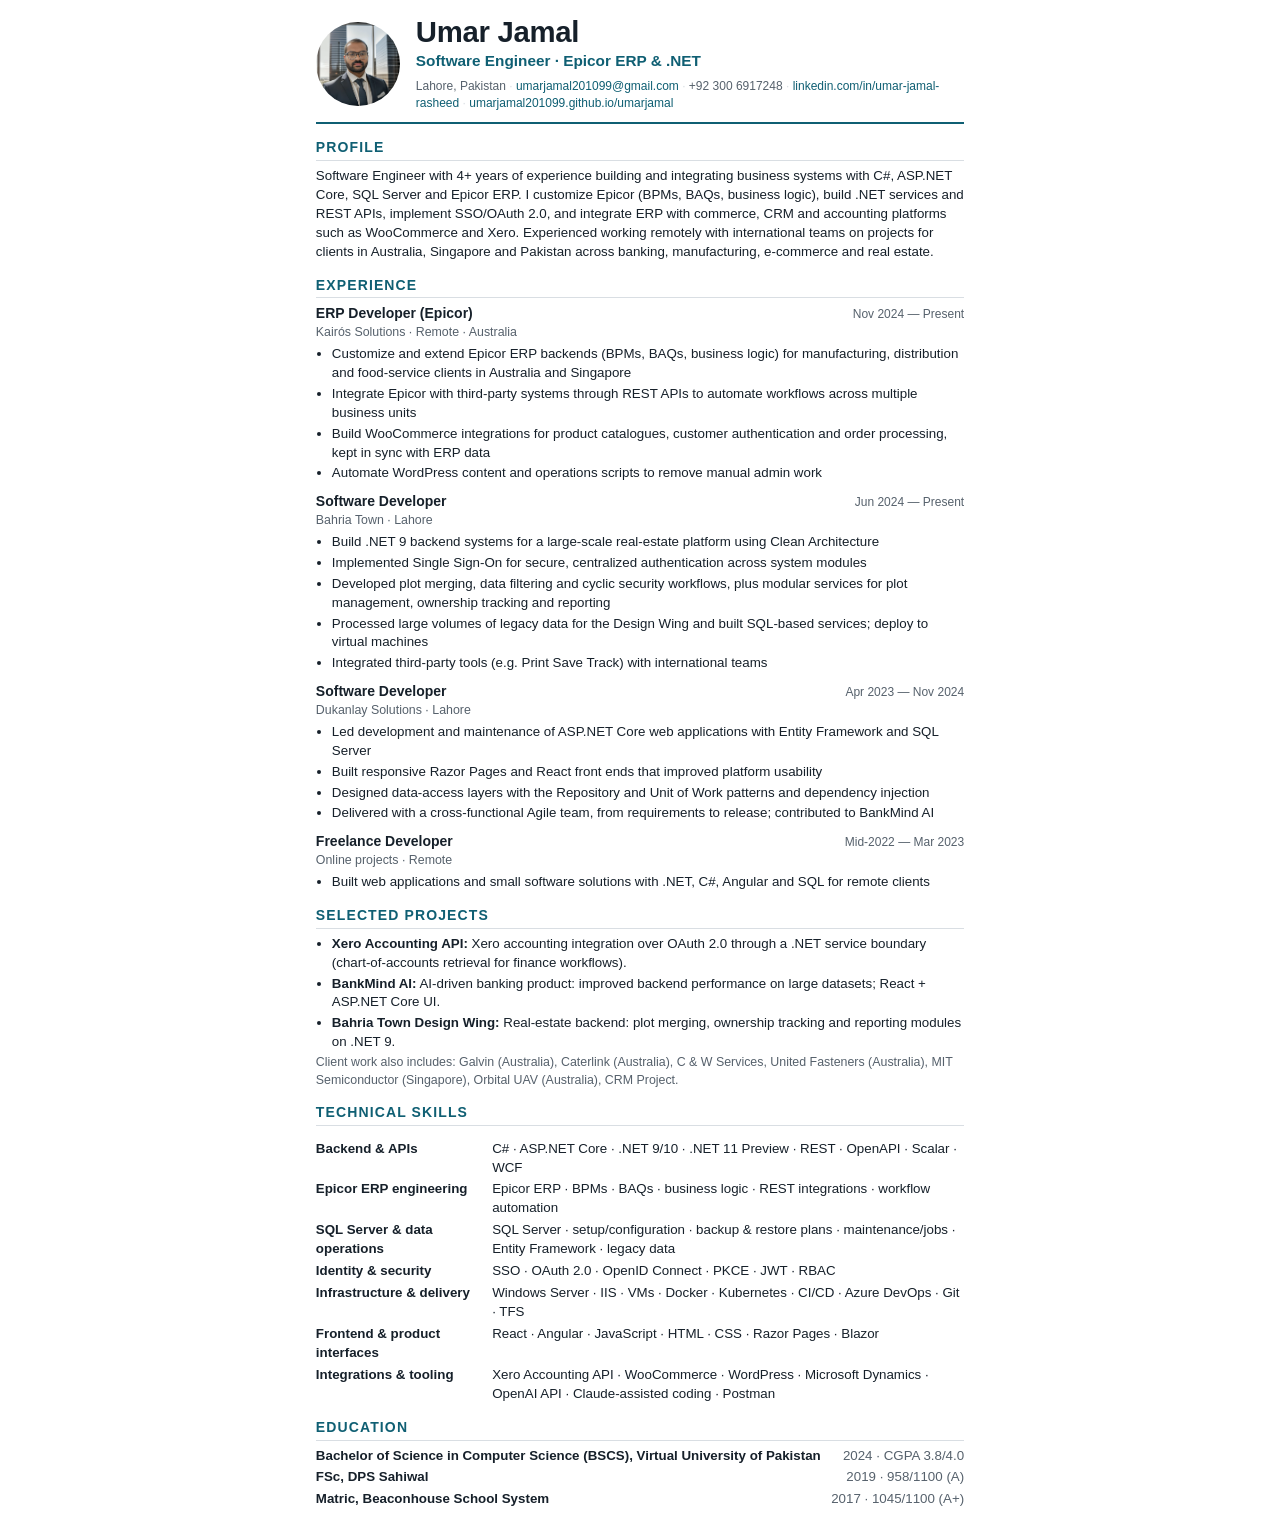
==== cv.html @ 75458aca "Sync portfolio from JobAppAutomation profile.json (one site for both URLs) Co-Authored-By: Claude Op" ====
<!DOCTYPE html>
<html lang="en">
<head>
<meta charset="utf-8"/>
<meta name="viewport" content="width=device-width, initial-scale=1"/>
<title>Umar Jamal – CV</title>
<meta name="robots" content="noindex"/>
<style>
  :root { --ink:#16202a; --muted:#56616c; --rule:#d9dee3; --accent:#0f5f73; }
  @page { size: A4; margin: 14mm 15mm 14mm 15mm; }
  * { box-sizing: border-box; }
  html { background:#fff; }
  body { margin:0 auto; max-width:180mm; padding:16px; color:var(--ink); font:10pt/1.42 "Segoe UI", "Helvetica Neue", Arial, sans-serif; background:#fff; }
  @media print { body { padding:0; max-width:none; } }
  a { color:var(--accent); text-decoration:none; }
  header { display:flex; gap:16px; align-items:center; padding-bottom:10px; border-bottom:2px solid var(--accent); }
  header img { width:84px; height:84px; border-radius:50%; object-fit:cover; flex:none; }
  h1 { margin:0; font-size:22pt; line-height:1.1; letter-spacing:-.01em; }
  .title { margin:2px 0 6px; font-size:11.5pt; color:var(--accent); font-weight:600; }
  .contact { margin:0; color:var(--muted); font-size:9pt; }
  .contact span + span::before { content:" · "; color:var(--rule); }
  h2 { margin:14px 0 6px; font-size:10.5pt; text-transform:uppercase; letter-spacing:.08em; color:var(--accent); border-bottom:1px solid var(--rule); padding-bottom:2px; }
  p { margin:0 0 6px; }
  .job { margin:0 0 9px; break-inside:avoid; }
  .job-head { display:flex; justify-content:space-between; gap:12px; align-items:baseline; }
  .job-head strong { font-size:10.5pt; }
  .job-head time { color:var(--muted); font-size:9pt; white-space:nowrap; }
  .where { color:var(--muted); font-size:9.3pt; margin:0 0 3px; }
  ul { margin:2px 0 0; padding-left:16px; }
  li { margin:0 0 2px; }
  .skills { display:grid; grid-template-columns: 44mm 1fr; gap:3px 10px; }
  .skills dt { font-weight:600; }
  .skills dd { margin:0; }
  .projects li strong { font-weight:600; }
  .clients { color:var(--muted); font-size:9.3pt; }
  .edu { display:flex; justify-content:space-between; gap:12px; margin:0 0 3px; }
  .edu span { color:var(--muted); white-space:nowrap; }
</style>
</head>
<body>
<header>
  <img src="[data-uri]" alt="Portrait of Umar Jamal"/>
  <div>
    <h1>Umar Jamal</h1>
    <p class="title">Software Engineer · Epicor ERP &amp; .NET</p>
    <p class="contact"><span>Lahore, Pakistan</span><span><a href="mailto:umarjamal201099@gmail.com">umarjamal201099@gmail.com</a></span><span>+92 300 6917248</span><span><a href="https://www.linkedin.com/in/umar-jamal-rasheed/">linkedin.com/in/umar-jamal-rasheed</a></span><span><a href="https://umarjamal201099.github.io/umarjamal/">umarjamal201099.github.io/umarjamal</a></span></p>
  </div>
</header>

<h2>Profile</h2>
<p>Software Engineer with 4+ years of experience building and integrating business systems with C#, ASP.NET Core, SQL Server and Epicor ERP. I customize Epicor (BPMs, BAQs, business logic), build .NET services and REST APIs, implement SSO/OAuth 2.0, and integrate ERP with commerce, CRM and accounting platforms such as WooCommerce and Xero. Experienced working remotely with international teams on projects for clients in Australia, Singapore and Pakistan across banking, manufacturing, e-commerce and real estate.</p>

<h2>Experience</h2>
<div class="job"><div class="job-head"><strong>ERP Developer (Epicor)</strong><time>Nov 2024 — Present</time></div><p class="where">Kairós Solutions · Remote · Australia</p><ul><li>Customize and extend Epicor ERP backends (BPMs, BAQs, business logic) for manufacturing, distribution and food-service clients in Australia and Singapore</li><li>Integrate Epicor with third-party systems through REST APIs to automate workflows across multiple business units</li><li>Build WooCommerce integrations for product catalogues, customer authentication and order processing, kept in sync with ERP data</li><li>Automate WordPress content and operations scripts to remove manual admin work</li></ul></div>
<div class="job"><div class="job-head"><strong>Software Developer</strong><time>Jun 2024 — Present</time></div><p class="where">Bahria Town · Lahore</p><ul><li>Build .NET 9 backend systems for a large-scale real-estate platform using Clean Architecture</li><li>Implemented Single Sign-On for secure, centralized authentication across system modules</li><li>Developed plot merging, data filtering and cyclic security workflows, plus modular services for plot management, ownership tracking and reporting</li><li>Processed large volumes of legacy data for the Design Wing and built SQL-based services; deploy to virtual machines</li><li>Integrated third-party tools (e.g. Print Save Track) with international teams</li></ul></div>
<div class="job"><div class="job-head"><strong>Software Developer</strong><time>Apr 2023 — Nov 2024</time></div><p class="where">Dukanlay Solutions · Lahore</p><ul><li>Led development and maintenance of ASP.NET Core web applications with Entity Framework and SQL Server</li><li>Built responsive Razor Pages and React front ends that improved platform usability</li><li>Designed data-access layers with the Repository and Unit of Work patterns and dependency injection</li><li>Delivered with a cross-functional Agile team, from requirements to release; contributed to BankMind AI</li></ul></div>
<div class="job"><div class="job-head"><strong>Freelance Developer</strong><time>Mid-2022 — Mar 2023</time></div><p class="where">Online projects · Remote</p><ul><li>Built web applications and small software solutions with .NET, C#, Angular and SQL for remote clients</li></ul></div>

<h2>Selected projects</h2>
<ul class="projects">
<li><strong>Xero Accounting API:</strong> Xero accounting integration over OAuth 2.0 through a .NET service boundary (chart-of-accounts retrieval for finance workflows).</li>
<li><strong>BankMind AI:</strong> AI-driven banking product: improved backend performance on large datasets; React + ASP.NET Core UI.</li>
<li><strong>Bahria Town Design Wing:</strong> Real-estate backend: plot merging, ownership tracking and reporting modules on .NET 9.</li>
</ul>
<p class="clients">Client work also includes: Galvin (Australia), Caterlink (Australia), C &amp; W Services, United Fasteners (Australia), MIT Semiconductor (Singapore), Orbital UAV (Australia), CRM Project.</p>

<h2>Technical skills</h2>
<dl class="skills">
<dt>Backend &amp; APIs</dt><dd>C# · ASP.NET Core · .NET 9/10 · .NET 11 Preview · REST · OpenAPI · Scalar · WCF</dd>
<dt>Epicor ERP engineering</dt><dd>Epicor ERP · BPMs · BAQs · business logic · REST integrations · workflow automation</dd>
<dt>SQL Server &amp; data operations</dt><dd>SQL Server · setup/configuration · backup &amp; restore plans · maintenance/jobs · Entity Framework · legacy data</dd>
<dt>Identity &amp; security</dt><dd>SSO · OAuth 2.0 · OpenID Connect · PKCE · JWT · RBAC</dd>
<dt>Infrastructure &amp; delivery</dt><dd>Windows Server · IIS · VMs · Docker · Kubernetes · CI/CD · Azure DevOps · Git · TFS</dd>
<dt>Frontend &amp; product interfaces</dt><dd>React · Angular · JavaScript · HTML · CSS · Razor Pages · Blazor</dd>
<dt>Integrations &amp; tooling</dt><dd>Xero Accounting API · WooCommerce · WordPress · Microsoft Dynamics · OpenAI API · Claude-assisted coding · Postman</dd>
</dl>

<h2>Education</h2>
<p class="edu"><strong>Bachelor of Science in Computer Science (BSCS), Virtual University of Pakistan</strong><span>2024 · CGPA 3.8/4.0</span></p>
<p class="edu"><strong>FSc, DPS Sahiwal</strong><span>2019 · 958/1100 (A)</span></p>
<p class="edu"><strong>Matric, Beaconhouse School System</strong><span>2017 · 1045/1100 (A+)</span></p>
</body>
</html>
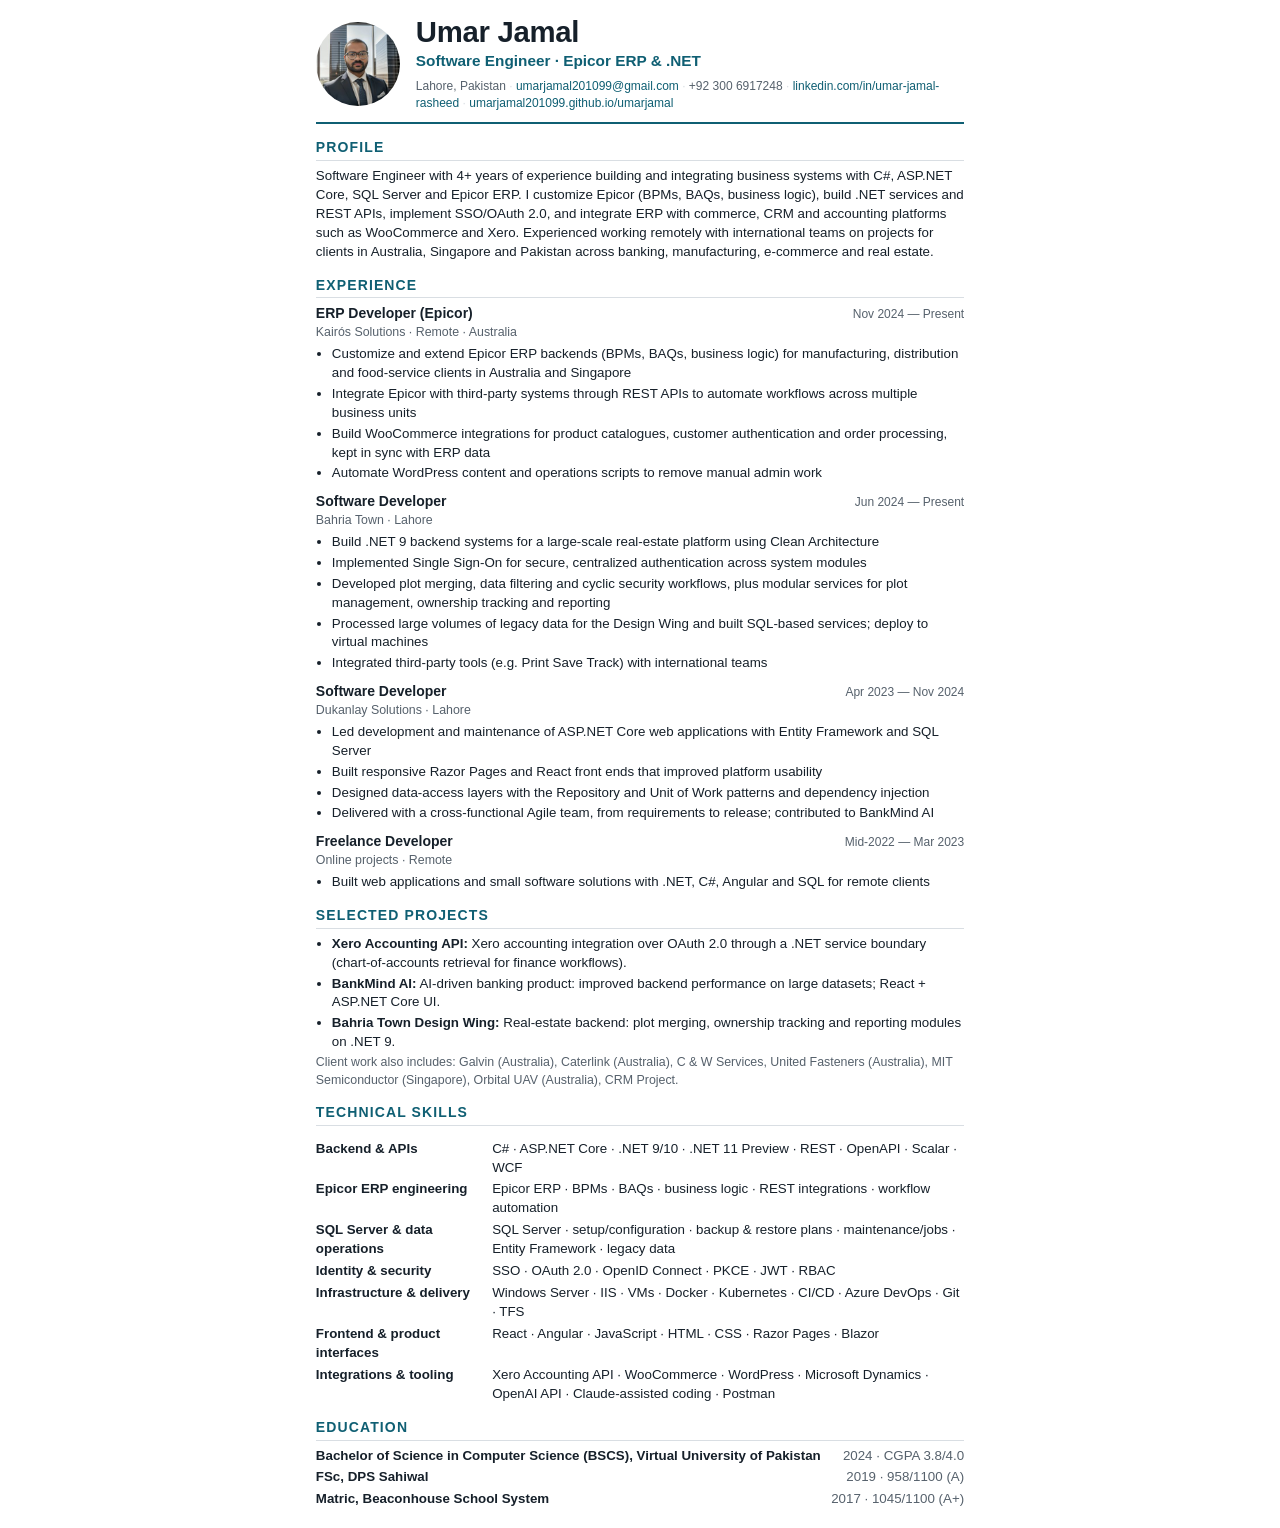
==== commit 12558da0: "Smaller CV PDF (photo downscaled) Co-Authored-By: Claude Opus 5.5 <noreply@anthropic.com>" ====
--- a/cv.html
+++ b/cv.html
@@ -39,7 +39,7 @@
 </head>
 <body>
 <header>
-  <img src="[data-uri]" alt="Portrait of Umar Jamal"/>
+  <img src="[data-uri]" alt="Portrait of Umar Jamal"/>
   <div>
     <h1>Umar Jamal</h1>
     <p class="title">Software Engineer · Epicor ERP &amp; .NET</p>
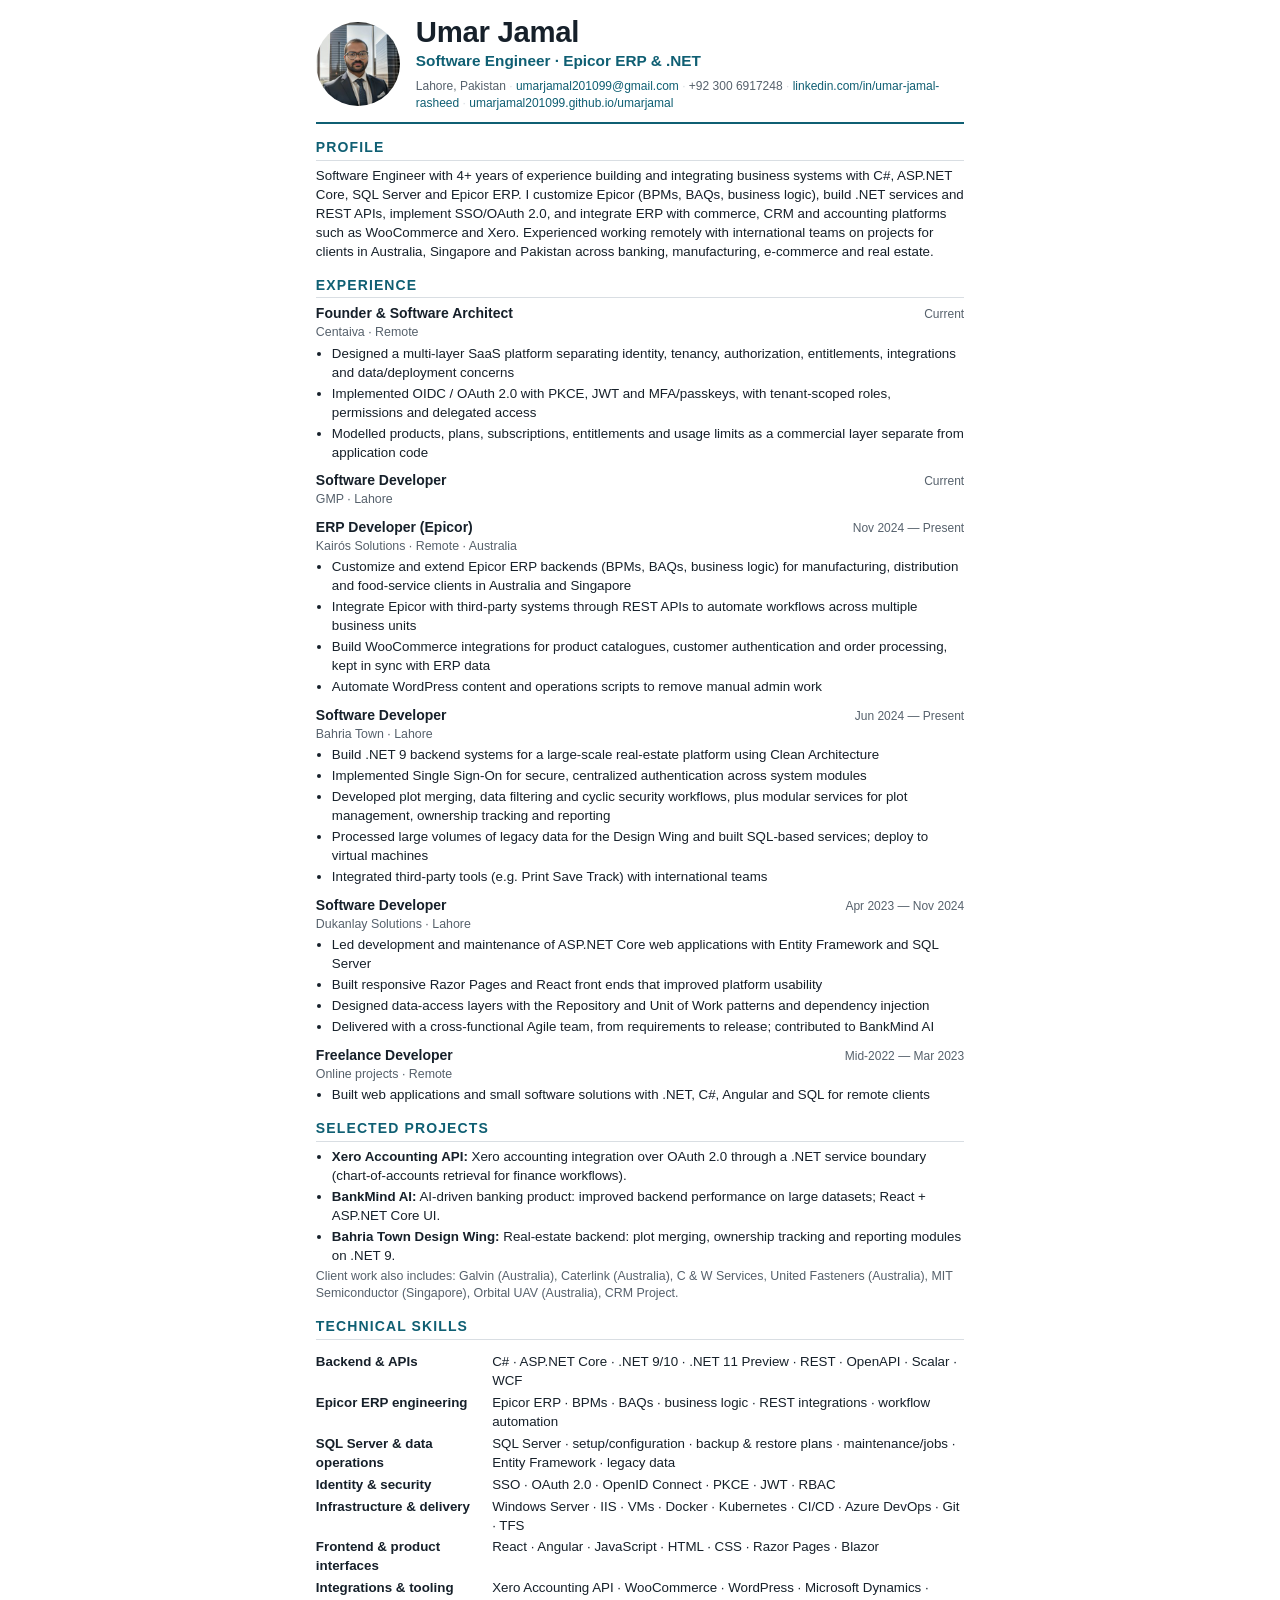
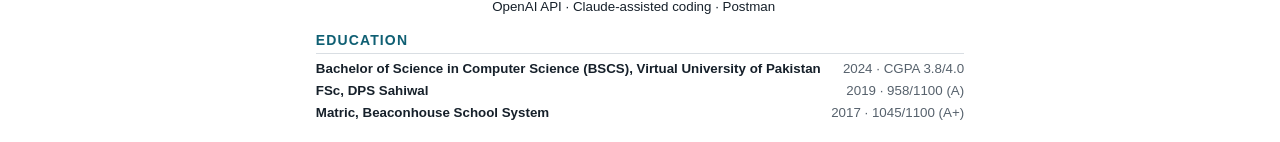
==== commit 4280c29c: "Sync portfolio from JobAppAutomation profile.json" ====
--- a/cv.html
+++ b/cv.html
@@ -51,6 +51,8 @@
 <p>Software Engineer with 4+ years of experience building and integrating business systems with C#, ASP.NET Core, SQL Server and Epicor ERP. I customize Epicor (BPMs, BAQs, business logic), build .NET services and REST APIs, implement SSO/OAuth 2.0, and integrate ERP with commerce, CRM and accounting platforms such as WooCommerce and Xero. Experienced working remotely with international teams on projects for clients in Australia, Singapore and Pakistan across banking, manufacturing, e-commerce and real estate.</p>
 
 <h2>Experience</h2>
+<div class="job"><div class="job-head"><strong>Founder &amp; Software Architect</strong><time>Current</time></div><p class="where">Centaiva · Remote</p><ul><li>Designed a multi-layer SaaS platform separating identity, tenancy, authorization, entitlements, integrations and data/deployment concerns</li><li>Implemented OIDC / OAuth 2.0 with PKCE, JWT and MFA/passkeys, with tenant-scoped roles, permissions and delegated access</li><li>Modelled products, plans, subscriptions, entitlements and usage limits as a commercial layer separate from application code</li></ul></div>
+<div class="job"><div class="job-head"><strong>Software Developer</strong><time>Current</time></div><p class="where">GMP · Lahore</p></div>
 <div class="job"><div class="job-head"><strong>ERP Developer (Epicor)</strong><time>Nov 2024 — Present</time></div><p class="where">Kairós Solutions · Remote · Australia</p><ul><li>Customize and extend Epicor ERP backends (BPMs, BAQs, business logic) for manufacturing, distribution and food-service clients in Australia and Singapore</li><li>Integrate Epicor with third-party systems through REST APIs to automate workflows across multiple business units</li><li>Build WooCommerce integrations for product catalogues, customer authentication and order processing, kept in sync with ERP data</li><li>Automate WordPress content and operations scripts to remove manual admin work</li></ul></div>
 <div class="job"><div class="job-head"><strong>Software Developer</strong><time>Jun 2024 — Present</time></div><p class="where">Bahria Town · Lahore</p><ul><li>Build .NET 9 backend systems for a large-scale real-estate platform using Clean Architecture</li><li>Implemented Single Sign-On for secure, centralized authentication across system modules</li><li>Developed plot merging, data filtering and cyclic security workflows, plus modular services for plot management, ownership tracking and reporting</li><li>Processed large volumes of legacy data for the Design Wing and built SQL-based services; deploy to virtual machines</li><li>Integrated third-party tools (e.g. Print Save Track) with international teams</li></ul></div>
 <div class="job"><div class="job-head"><strong>Software Developer</strong><time>Apr 2023 — Nov 2024</time></div><p class="where">Dukanlay Solutions · Lahore</p><ul><li>Led development and maintenance of ASP.NET Core web applications with Entity Framework and SQL Server</li><li>Built responsive Razor Pages and React front ends that improved platform usability</li><li>Designed data-access layers with the Repository and Unit of Work patterns and dependency injection</li><li>Delivered with a cross-functional Agile team, from requirements to release; contributed to BankMind AI</li></ul></div>
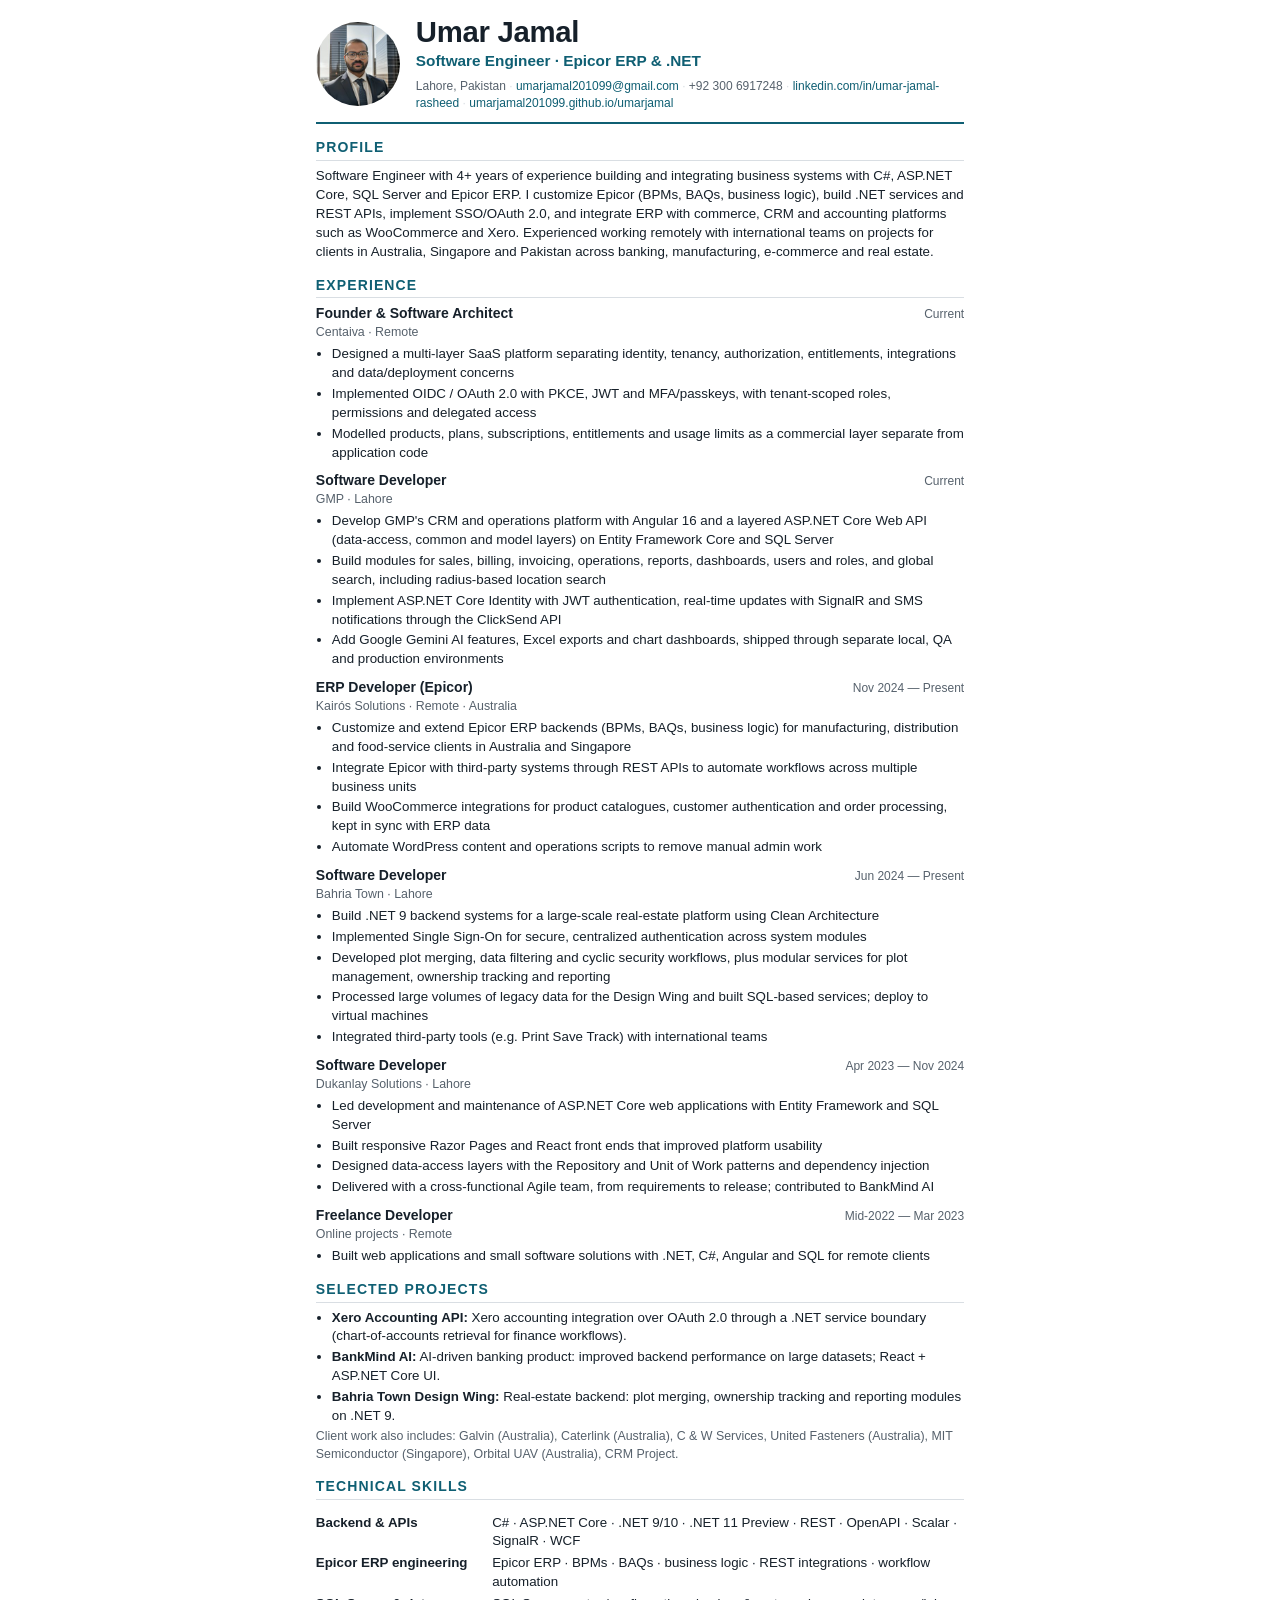
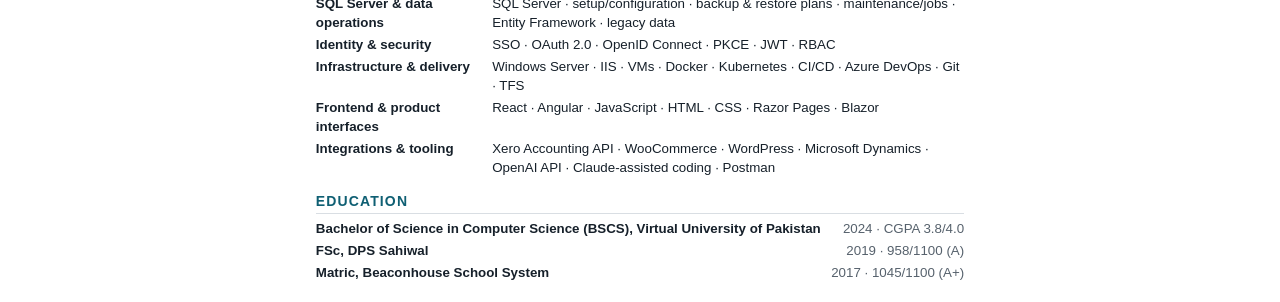
==== commit 33137fac: "Sync portfolio from JobAppAutomation profile.json" ====
--- a/cv.html
+++ b/cv.html
@@ -52,7 +52,7 @@
 
 <h2>Experience</h2>
 <div class="job"><div class="job-head"><strong>Founder &amp; Software Architect</strong><time>Current</time></div><p class="where">Centaiva · Remote</p><ul><li>Designed a multi-layer SaaS platform separating identity, tenancy, authorization, entitlements, integrations and data/deployment concerns</li><li>Implemented OIDC / OAuth 2.0 with PKCE, JWT and MFA/passkeys, with tenant-scoped roles, permissions and delegated access</li><li>Modelled products, plans, subscriptions, entitlements and usage limits as a commercial layer separate from application code</li></ul></div>
-<div class="job"><div class="job-head"><strong>Software Developer</strong><time>Current</time></div><p class="where">GMP · Lahore</p></div>
+<div class="job"><div class="job-head"><strong>Software Developer</strong><time>Current</time></div><p class="where">GMP · Lahore</p><ul><li>Develop GMP&#x27;s CRM and operations platform with Angular 16 and a layered ASP.NET Core Web API (data-access, common and model layers) on Entity Framework Core and SQL Server</li><li>Build modules for sales, billing, invoicing, operations, reports, dashboards, users and roles, and global search, including radius-based location search</li><li>Implement ASP.NET Core Identity with JWT authentication, real-time updates with SignalR and SMS notifications through the ClickSend API</li><li>Add Google Gemini AI features, Excel exports and chart dashboards, shipped through separate local, QA and production environments</li></ul></div>
 <div class="job"><div class="job-head"><strong>ERP Developer (Epicor)</strong><time>Nov 2024 — Present</time></div><p class="where">Kairós Solutions · Remote · Australia</p><ul><li>Customize and extend Epicor ERP backends (BPMs, BAQs, business logic) for manufacturing, distribution and food-service clients in Australia and Singapore</li><li>Integrate Epicor with third-party systems through REST APIs to automate workflows across multiple business units</li><li>Build WooCommerce integrations for product catalogues, customer authentication and order processing, kept in sync with ERP data</li><li>Automate WordPress content and operations scripts to remove manual admin work</li></ul></div>
 <div class="job"><div class="job-head"><strong>Software Developer</strong><time>Jun 2024 — Present</time></div><p class="where">Bahria Town · Lahore</p><ul><li>Build .NET 9 backend systems for a large-scale real-estate platform using Clean Architecture</li><li>Implemented Single Sign-On for secure, centralized authentication across system modules</li><li>Developed plot merging, data filtering and cyclic security workflows, plus modular services for plot management, ownership tracking and reporting</li><li>Processed large volumes of legacy data for the Design Wing and built SQL-based services; deploy to virtual machines</li><li>Integrated third-party tools (e.g. Print Save Track) with international teams</li></ul></div>
 <div class="job"><div class="job-head"><strong>Software Developer</strong><time>Apr 2023 — Nov 2024</time></div><p class="where">Dukanlay Solutions · Lahore</p><ul><li>Led development and maintenance of ASP.NET Core web applications with Entity Framework and SQL Server</li><li>Built responsive Razor Pages and React front ends that improved platform usability</li><li>Designed data-access layers with the Repository and Unit of Work patterns and dependency injection</li><li>Delivered with a cross-functional Agile team, from requirements to release; contributed to BankMind AI</li></ul></div>
@@ -68,7 +68,7 @@
 
 <h2>Technical skills</h2>
 <dl class="skills">
-<dt>Backend &amp; APIs</dt><dd>C# · ASP.NET Core · .NET 9/10 · .NET 11 Preview · REST · OpenAPI · Scalar · WCF</dd>
+<dt>Backend &amp; APIs</dt><dd>C# · ASP.NET Core · .NET 9/10 · .NET 11 Preview · REST · OpenAPI · Scalar · SignalR · WCF</dd>
 <dt>Epicor ERP engineering</dt><dd>Epicor ERP · BPMs · BAQs · business logic · REST integrations · workflow automation</dd>
 <dt>SQL Server &amp; data operations</dt><dd>SQL Server · setup/configuration · backup &amp; restore plans · maintenance/jobs · Entity Framework · legacy data</dd>
 <dt>Identity &amp; security</dt><dd>SSO · OAuth 2.0 · OpenID Connect · PKCE · JWT · RBAC</dd>
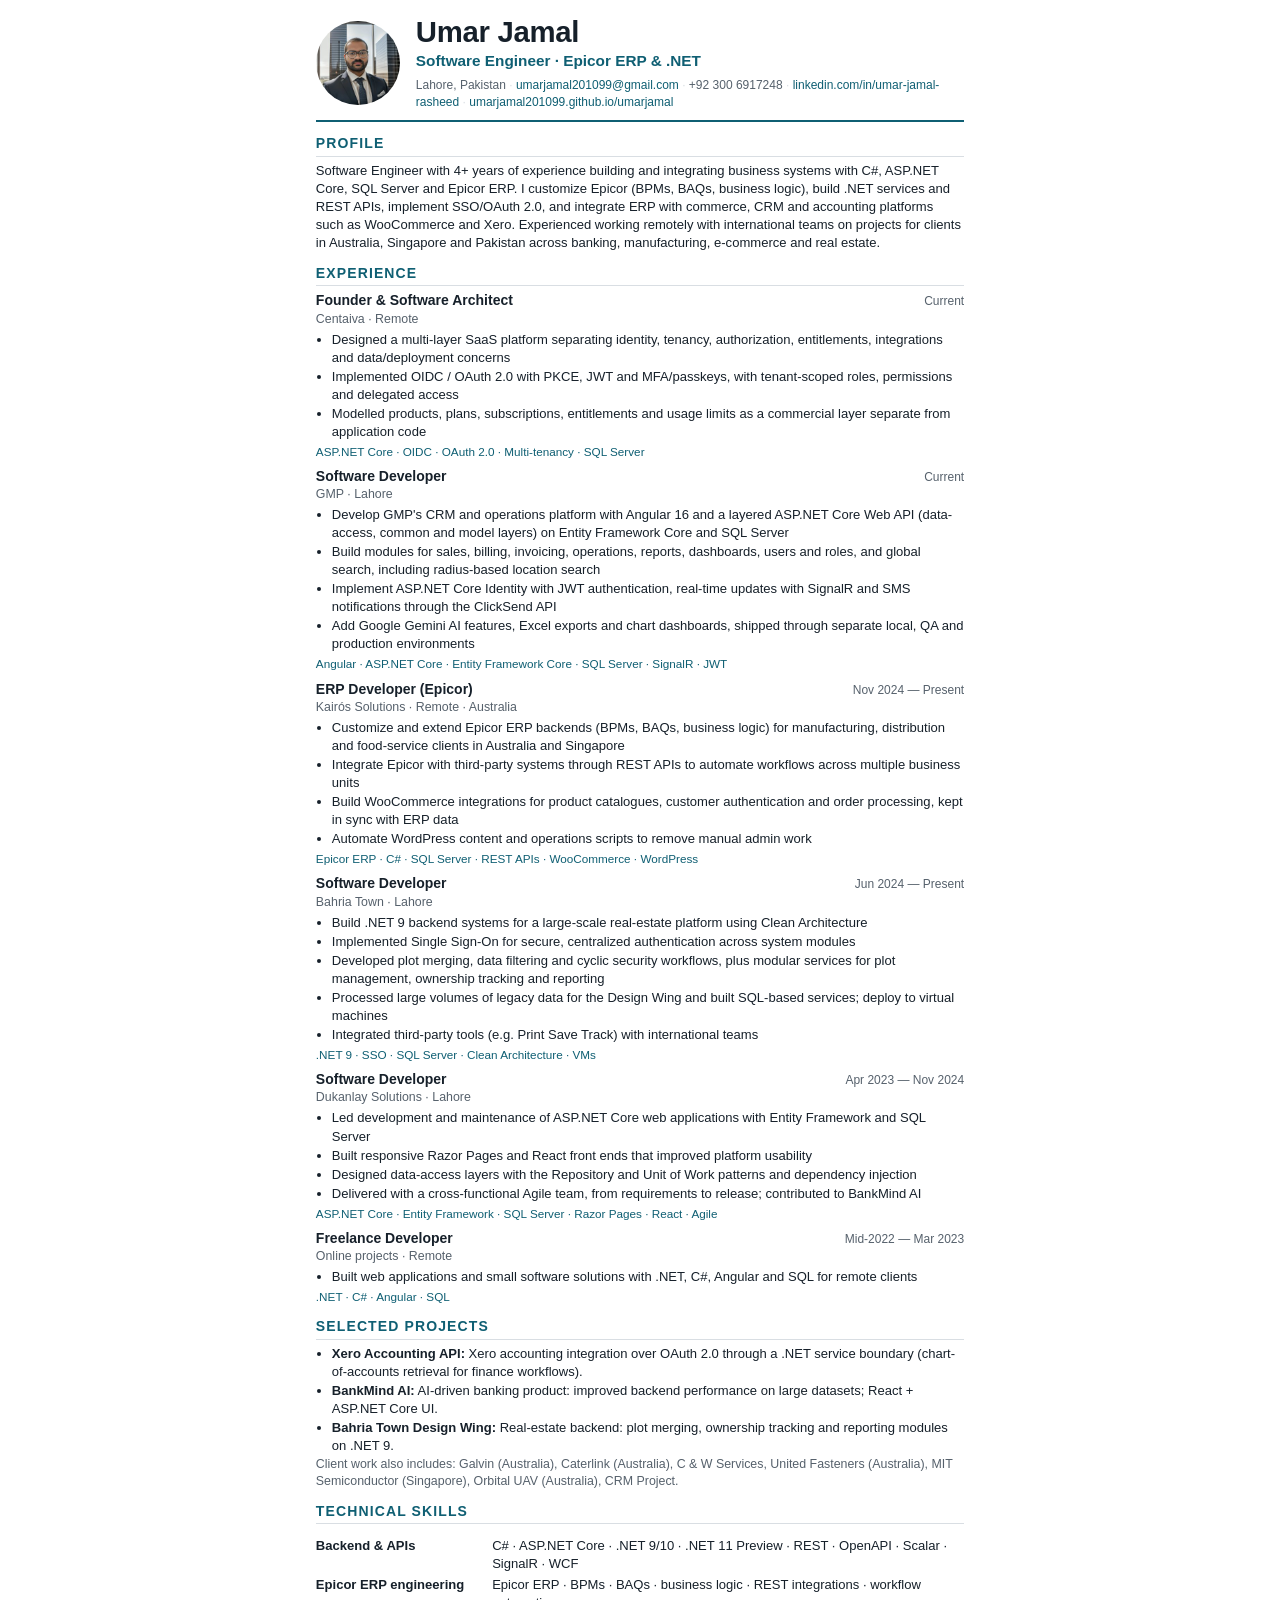
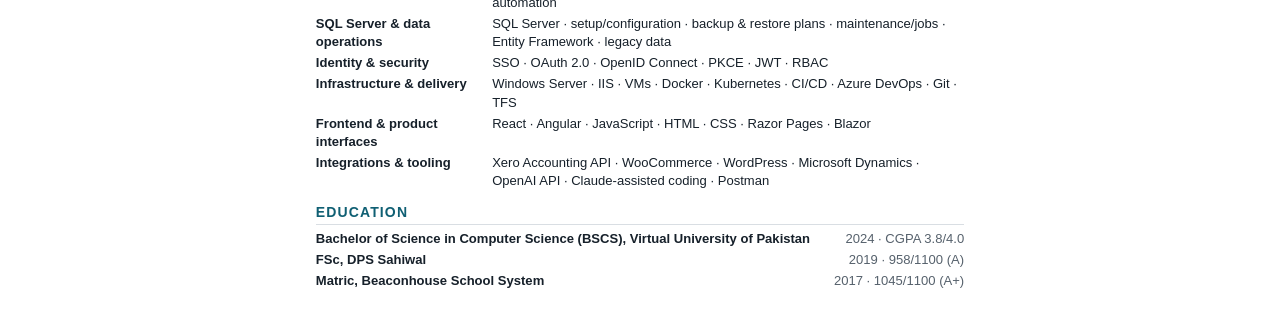
==== commit 8e69f112: "Sync portfolio from JobAppAutomation profile.json (full job details, experience timeline) Co-Authore" ====
--- a/cv.html
+++ b/cv.html
@@ -7,10 +7,10 @@
 <meta name="robots" content="noindex"/>
 <style>
   :root { --ink:#16202a; --muted:#56616c; --rule:#d9dee3; --accent:#0f5f73; }
-  @page { size: A4; margin: 14mm 15mm 14mm 15mm; }
+  @page { size: A4; margin: 12mm 14mm 12mm 14mm; }
   * { box-sizing: border-box; }
   html { background:#fff; }
-  body { margin:0 auto; max-width:180mm; padding:16px; color:var(--ink); font:10pt/1.42 "Segoe UI", "Helvetica Neue", Arial, sans-serif; background:#fff; }
+  body { margin:0 auto; max-width:180mm; padding:16px; color:var(--ink); font:9.8pt/1.38 "Segoe UI", "Helvetica Neue", Arial, sans-serif; background:#fff; }
   @media print { body { padding:0; max-width:none; } }
   a { color:var(--accent); text-decoration:none; }
   header { display:flex; gap:16px; align-items:center; padding-bottom:10px; border-bottom:2px solid var(--accent); }
@@ -19,19 +19,20 @@
   .title { margin:2px 0 6px; font-size:11.5pt; color:var(--accent); font-weight:600; }
   .contact { margin:0; color:var(--muted); font-size:9pt; }
   .contact span + span::before { content:" · "; color:var(--rule); }
-  h2 { margin:14px 0 6px; font-size:10.5pt; text-transform:uppercase; letter-spacing:.08em; color:var(--accent); border-bottom:1px solid var(--rule); padding-bottom:2px; }
+  h2 { margin:12px 0 5px; font-size:10.5pt; text-transform:uppercase; letter-spacing:.08em; color:var(--accent); border-bottom:1px solid var(--rule); padding-bottom:2px; }
   p { margin:0 0 6px; }
-  .job { margin:0 0 9px; break-inside:avoid; }
+  .job { margin:0 0 7px; break-inside:avoid; }
   .job-head { display:flex; justify-content:space-between; gap:12px; align-items:baseline; }
   .job-head strong { font-size:10.5pt; }
   .job-head time { color:var(--muted); font-size:9pt; white-space:nowrap; }
   .where { color:var(--muted); font-size:9.3pt; margin:0 0 3px; }
   ul { margin:2px 0 0; padding-left:16px; }
-  li { margin:0 0 2px; }
+  li { margin:0 0 1px; }
   .skills { display:grid; grid-template-columns: 44mm 1fr; gap:3px 10px; }
   .skills dt { font-weight:600; }
   .skills dd { margin:0; }
   .projects li strong { font-weight:600; }
+  .tech { margin:3px 0 0; color:var(--accent); font-size:8.8pt; }
   .clients { color:var(--muted); font-size:9.3pt; }
   .edu { display:flex; justify-content:space-between; gap:12px; margin:0 0 3px; }
   .edu span { color:var(--muted); white-space:nowrap; }
@@ -51,12 +52,12 @@
 <p>Software Engineer with 4+ years of experience building and integrating business systems with C#, ASP.NET Core, SQL Server and Epicor ERP. I customize Epicor (BPMs, BAQs, business logic), build .NET services and REST APIs, implement SSO/OAuth 2.0, and integrate ERP with commerce, CRM and accounting platforms such as WooCommerce and Xero. Experienced working remotely with international teams on projects for clients in Australia, Singapore and Pakistan across banking, manufacturing, e-commerce and real estate.</p>
 
 <h2>Experience</h2>
-<div class="job"><div class="job-head"><strong>Founder &amp; Software Architect</strong><time>Current</time></div><p class="where">Centaiva · Remote</p><ul><li>Designed a multi-layer SaaS platform separating identity, tenancy, authorization, entitlements, integrations and data/deployment concerns</li><li>Implemented OIDC / OAuth 2.0 with PKCE, JWT and MFA/passkeys, with tenant-scoped roles, permissions and delegated access</li><li>Modelled products, plans, subscriptions, entitlements and usage limits as a commercial layer separate from application code</li></ul></div>
-<div class="job"><div class="job-head"><strong>Software Developer</strong><time>Current</time></div><p class="where">GMP · Lahore</p><ul><li>Develop GMP&#x27;s CRM and operations platform with Angular 16 and a layered ASP.NET Core Web API (data-access, common and model layers) on Entity Framework Core and SQL Server</li><li>Build modules for sales, billing, invoicing, operations, reports, dashboards, users and roles, and global search, including radius-based location search</li><li>Implement ASP.NET Core Identity with JWT authentication, real-time updates with SignalR and SMS notifications through the ClickSend API</li><li>Add Google Gemini AI features, Excel exports and chart dashboards, shipped through separate local, QA and production environments</li></ul></div>
-<div class="job"><div class="job-head"><strong>ERP Developer (Epicor)</strong><time>Nov 2024 — Present</time></div><p class="where">Kairós Solutions · Remote · Australia</p><ul><li>Customize and extend Epicor ERP backends (BPMs, BAQs, business logic) for manufacturing, distribution and food-service clients in Australia and Singapore</li><li>Integrate Epicor with third-party systems through REST APIs to automate workflows across multiple business units</li><li>Build WooCommerce integrations for product catalogues, customer authentication and order processing, kept in sync with ERP data</li><li>Automate WordPress content and operations scripts to remove manual admin work</li></ul></div>
-<div class="job"><div class="job-head"><strong>Software Developer</strong><time>Jun 2024 — Present</time></div><p class="where">Bahria Town · Lahore</p><ul><li>Build .NET 9 backend systems for a large-scale real-estate platform using Clean Architecture</li><li>Implemented Single Sign-On for secure, centralized authentication across system modules</li><li>Developed plot merging, data filtering and cyclic security workflows, plus modular services for plot management, ownership tracking and reporting</li><li>Processed large volumes of legacy data for the Design Wing and built SQL-based services; deploy to virtual machines</li><li>Integrated third-party tools (e.g. Print Save Track) with international teams</li></ul></div>
-<div class="job"><div class="job-head"><strong>Software Developer</strong><time>Apr 2023 — Nov 2024</time></div><p class="where">Dukanlay Solutions · Lahore</p><ul><li>Led development and maintenance of ASP.NET Core web applications with Entity Framework and SQL Server</li><li>Built responsive Razor Pages and React front ends that improved platform usability</li><li>Designed data-access layers with the Repository and Unit of Work patterns and dependency injection</li><li>Delivered with a cross-functional Agile team, from requirements to release; contributed to BankMind AI</li></ul></div>
-<div class="job"><div class="job-head"><strong>Freelance Developer</strong><time>Mid-2022 — Mar 2023</time></div><p class="where">Online projects · Remote</p><ul><li>Built web applications and small software solutions with .NET, C#, Angular and SQL for remote clients</li></ul></div>
+<div class="job"><div class="job-head"><strong>Founder &amp; Software Architect</strong><time>Current</time></div><p class="where">Centaiva · Remote</p><ul><li>Designed a multi-layer SaaS platform separating identity, tenancy, authorization, entitlements, integrations and data/deployment concerns</li><li>Implemented OIDC / OAuth 2.0 with PKCE, JWT and MFA/passkeys, with tenant-scoped roles, permissions and delegated access</li><li>Modelled products, plans, subscriptions, entitlements and usage limits as a commercial layer separate from application code</li></ul><p class="tech">ASP.NET Core · OIDC · OAuth 2.0 · Multi-tenancy · SQL Server</p></div>
+<div class="job"><div class="job-head"><strong>Software Developer</strong><time>Current</time></div><p class="where">GMP · Lahore</p><ul><li>Develop GMP&#x27;s CRM and operations platform with Angular 16 and a layered ASP.NET Core Web API (data-access, common and model layers) on Entity Framework Core and SQL Server</li><li>Build modules for sales, billing, invoicing, operations, reports, dashboards, users and roles, and global search, including radius-based location search</li><li>Implement ASP.NET Core Identity with JWT authentication, real-time updates with SignalR and SMS notifications through the ClickSend API</li><li>Add Google Gemini AI features, Excel exports and chart dashboards, shipped through separate local, QA and production environments</li></ul><p class="tech">Angular · ASP.NET Core · Entity Framework Core · SQL Server · SignalR · JWT</p></div>
+<div class="job"><div class="job-head"><strong>ERP Developer (Epicor)</strong><time>Nov 2024 — Present</time></div><p class="where">Kairós Solutions · Remote · Australia</p><ul><li>Customize and extend Epicor ERP backends (BPMs, BAQs, business logic) for manufacturing, distribution and food-service clients in Australia and Singapore</li><li>Integrate Epicor with third-party systems through REST APIs to automate workflows across multiple business units</li><li>Build WooCommerce integrations for product catalogues, customer authentication and order processing, kept in sync with ERP data</li><li>Automate WordPress content and operations scripts to remove manual admin work</li></ul><p class="tech">Epicor ERP · C# · SQL Server · REST APIs · WooCommerce · WordPress</p></div>
+<div class="job"><div class="job-head"><strong>Software Developer</strong><time>Jun 2024 — Present</time></div><p class="where">Bahria Town · Lahore</p><ul><li>Build .NET 9 backend systems for a large-scale real-estate platform using Clean Architecture</li><li>Implemented Single Sign-On for secure, centralized authentication across system modules</li><li>Developed plot merging, data filtering and cyclic security workflows, plus modular services for plot management, ownership tracking and reporting</li><li>Processed large volumes of legacy data for the Design Wing and built SQL-based services; deploy to virtual machines</li><li>Integrated third-party tools (e.g. Print Save Track) with international teams</li></ul><p class="tech">.NET 9 · SSO · SQL Server · Clean Architecture · VMs</p></div>
+<div class="job"><div class="job-head"><strong>Software Developer</strong><time>Apr 2023 — Nov 2024</time></div><p class="where">Dukanlay Solutions · Lahore</p><ul><li>Led development and maintenance of ASP.NET Core web applications with Entity Framework and SQL Server</li><li>Built responsive Razor Pages and React front ends that improved platform usability</li><li>Designed data-access layers with the Repository and Unit of Work patterns and dependency injection</li><li>Delivered with a cross-functional Agile team, from requirements to release; contributed to BankMind AI</li></ul><p class="tech">ASP.NET Core · Entity Framework · SQL Server · Razor Pages · React · Agile</p></div>
+<div class="job"><div class="job-head"><strong>Freelance Developer</strong><time>Mid-2022 — Mar 2023</time></div><p class="where">Online projects · Remote</p><ul><li>Built web applications and small software solutions with .NET, C#, Angular and SQL for remote clients</li></ul><p class="tech">.NET · C# · Angular · SQL</p></div>
 
 <h2>Selected projects</h2>
 <ul class="projects">
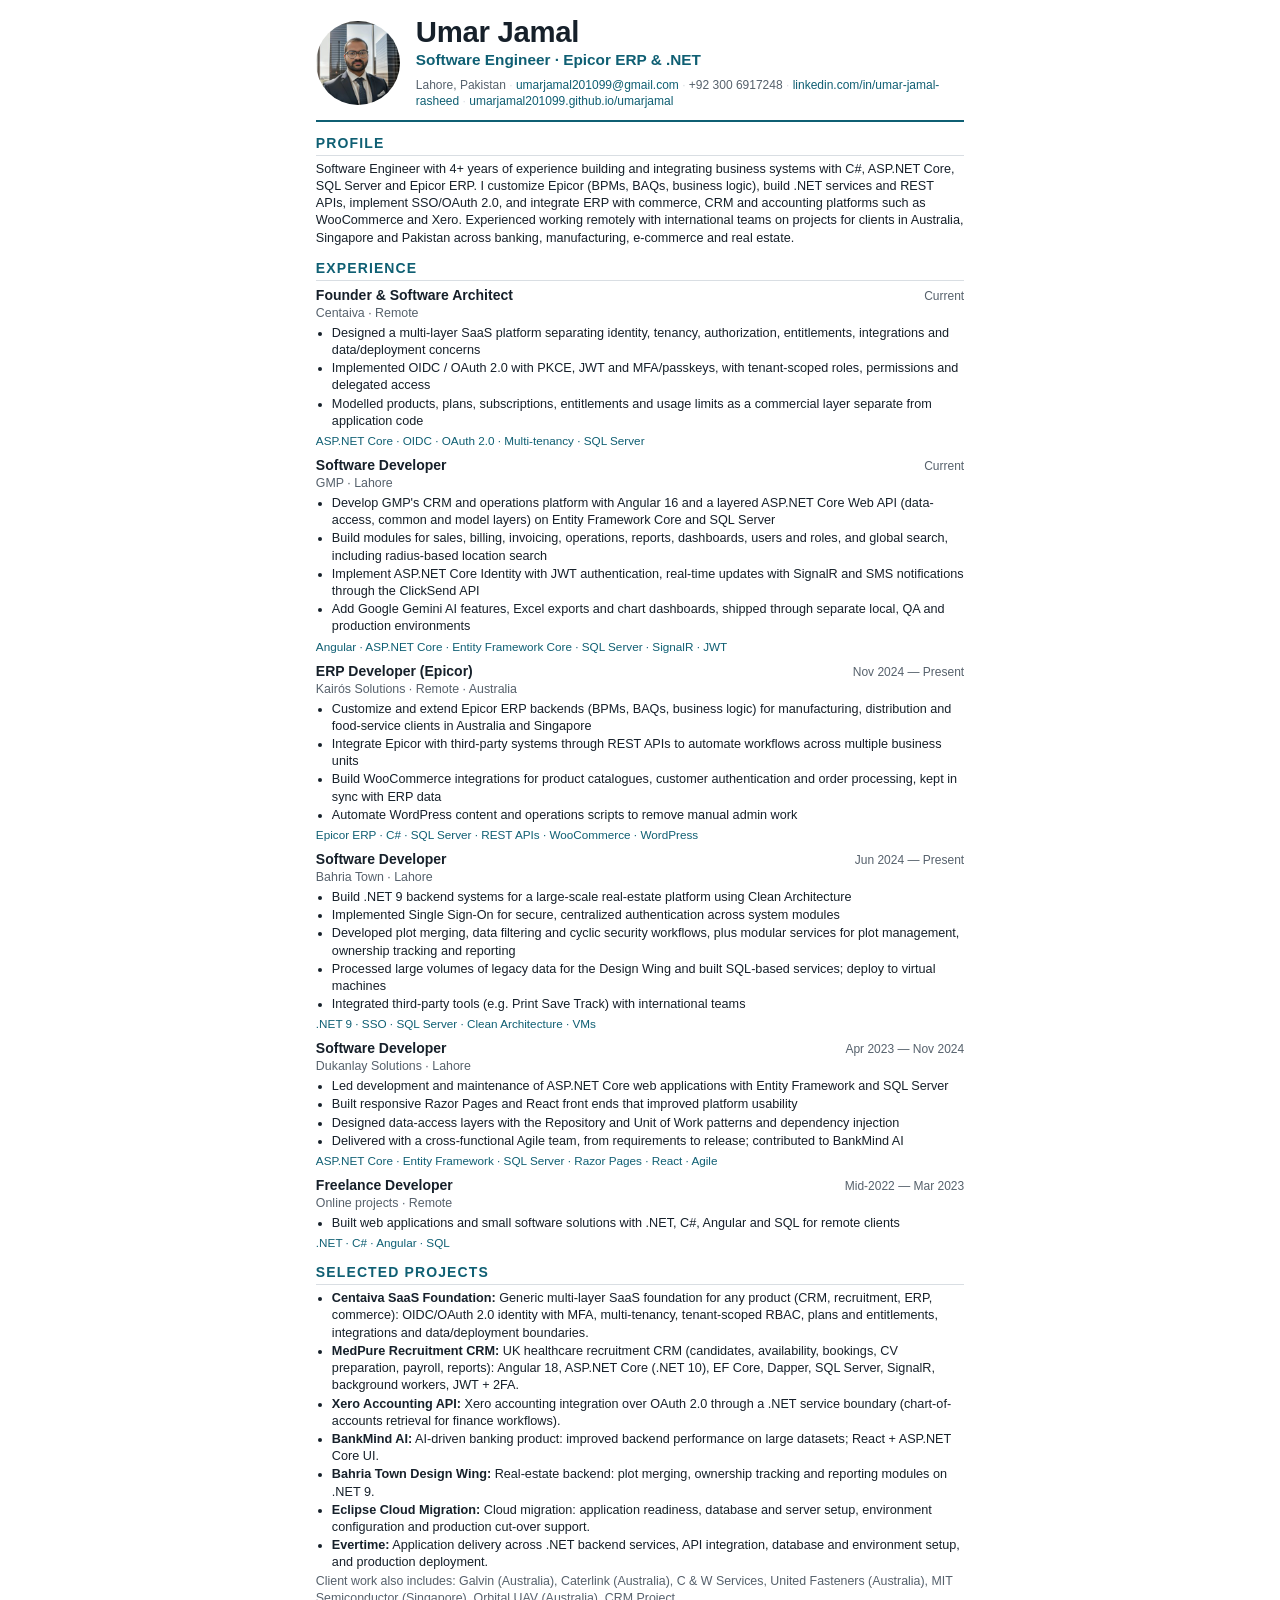
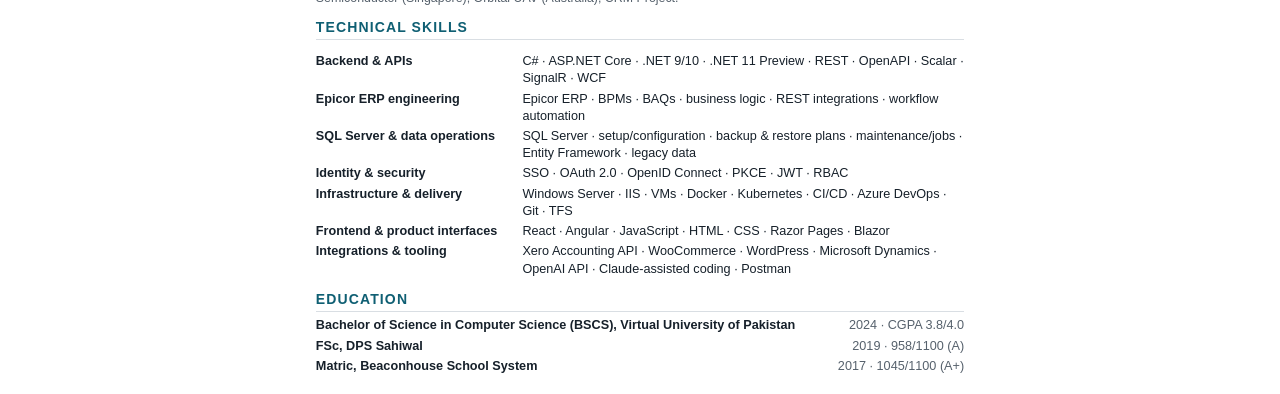
==== commit cfd848a6: "Sync portfolio: MedPure recruitment CRM, generic SaaS foundation, Evertime Co-Authored-By: Claude Op" ====
--- a/cv.html
+++ b/cv.html
@@ -10,7 +10,7 @@
   @page { size: A4; margin: 12mm 14mm 12mm 14mm; }
   * { box-sizing: border-box; }
   html { background:#fff; }
-  body { margin:0 auto; max-width:180mm; padding:16px; color:var(--ink); font:9.8pt/1.38 "Segoe UI", "Helvetica Neue", Arial, sans-serif; background:#fff; }
+  body { margin:0 auto; max-width:180mm; padding:16px; color:var(--ink); font:9.5pt/1.36 "Segoe UI", "Helvetica Neue", Arial, sans-serif; background:#fff; }
   @media print { body { padding:0; max-width:none; } }
   a { color:var(--accent); text-decoration:none; }
   header { display:flex; gap:16px; align-items:center; padding-bottom:10px; border-bottom:2px solid var(--accent); }
@@ -28,7 +28,7 @@
   .where { color:var(--muted); font-size:9.3pt; margin:0 0 3px; }
   ul { margin:2px 0 0; padding-left:16px; }
   li { margin:0 0 1px; }
-  .skills { display:grid; grid-template-columns: 44mm 1fr; gap:3px 10px; }
+  .skills { display:grid; grid-template-columns: 52mm 1fr; gap:3px 10px; }
   .skills dt { font-weight:600; }
   .skills dd { margin:0; }
   .projects li strong { font-weight:600; }
@@ -61,9 +61,13 @@
 
 <h2>Selected projects</h2>
 <ul class="projects">
+<li><strong>Centaiva SaaS Foundation:</strong> Generic multi-layer SaaS foundation for any product (CRM, recruitment, ERP, commerce): OIDC/OAuth 2.0 identity with MFA, multi-tenancy, tenant-scoped RBAC, plans and entitlements, integrations and data/deployment boundaries.</li>
+<li><strong>MedPure Recruitment CRM:</strong> UK healthcare recruitment CRM (candidates, availability, bookings, CV preparation, payroll, reports): Angular 18, ASP.NET Core (.NET 10), EF Core, Dapper, SQL Server, SignalR, background workers, JWT + 2FA.</li>
 <li><strong>Xero Accounting API:</strong> Xero accounting integration over OAuth 2.0 through a .NET service boundary (chart-of-accounts retrieval for finance workflows).</li>
 <li><strong>BankMind AI:</strong> AI-driven banking product: improved backend performance on large datasets; React + ASP.NET Core UI.</li>
 <li><strong>Bahria Town Design Wing:</strong> Real-estate backend: plot merging, ownership tracking and reporting modules on .NET 9.</li>
+<li><strong>Eclipse Cloud Migration:</strong> Cloud migration: application readiness, database and server setup, environment configuration and production cut-over support.</li>
+<li><strong>Evertime:</strong> Application delivery across .NET backend services, API integration, database and environment setup, and production deployment.</li>
 </ul>
 <p class="clients">Client work also includes: Galvin (Australia), Caterlink (Australia), C &amp; W Services, United Fasteners (Australia), MIT Semiconductor (Singapore), Orbital UAV (Australia), CRM Project.</p>
 
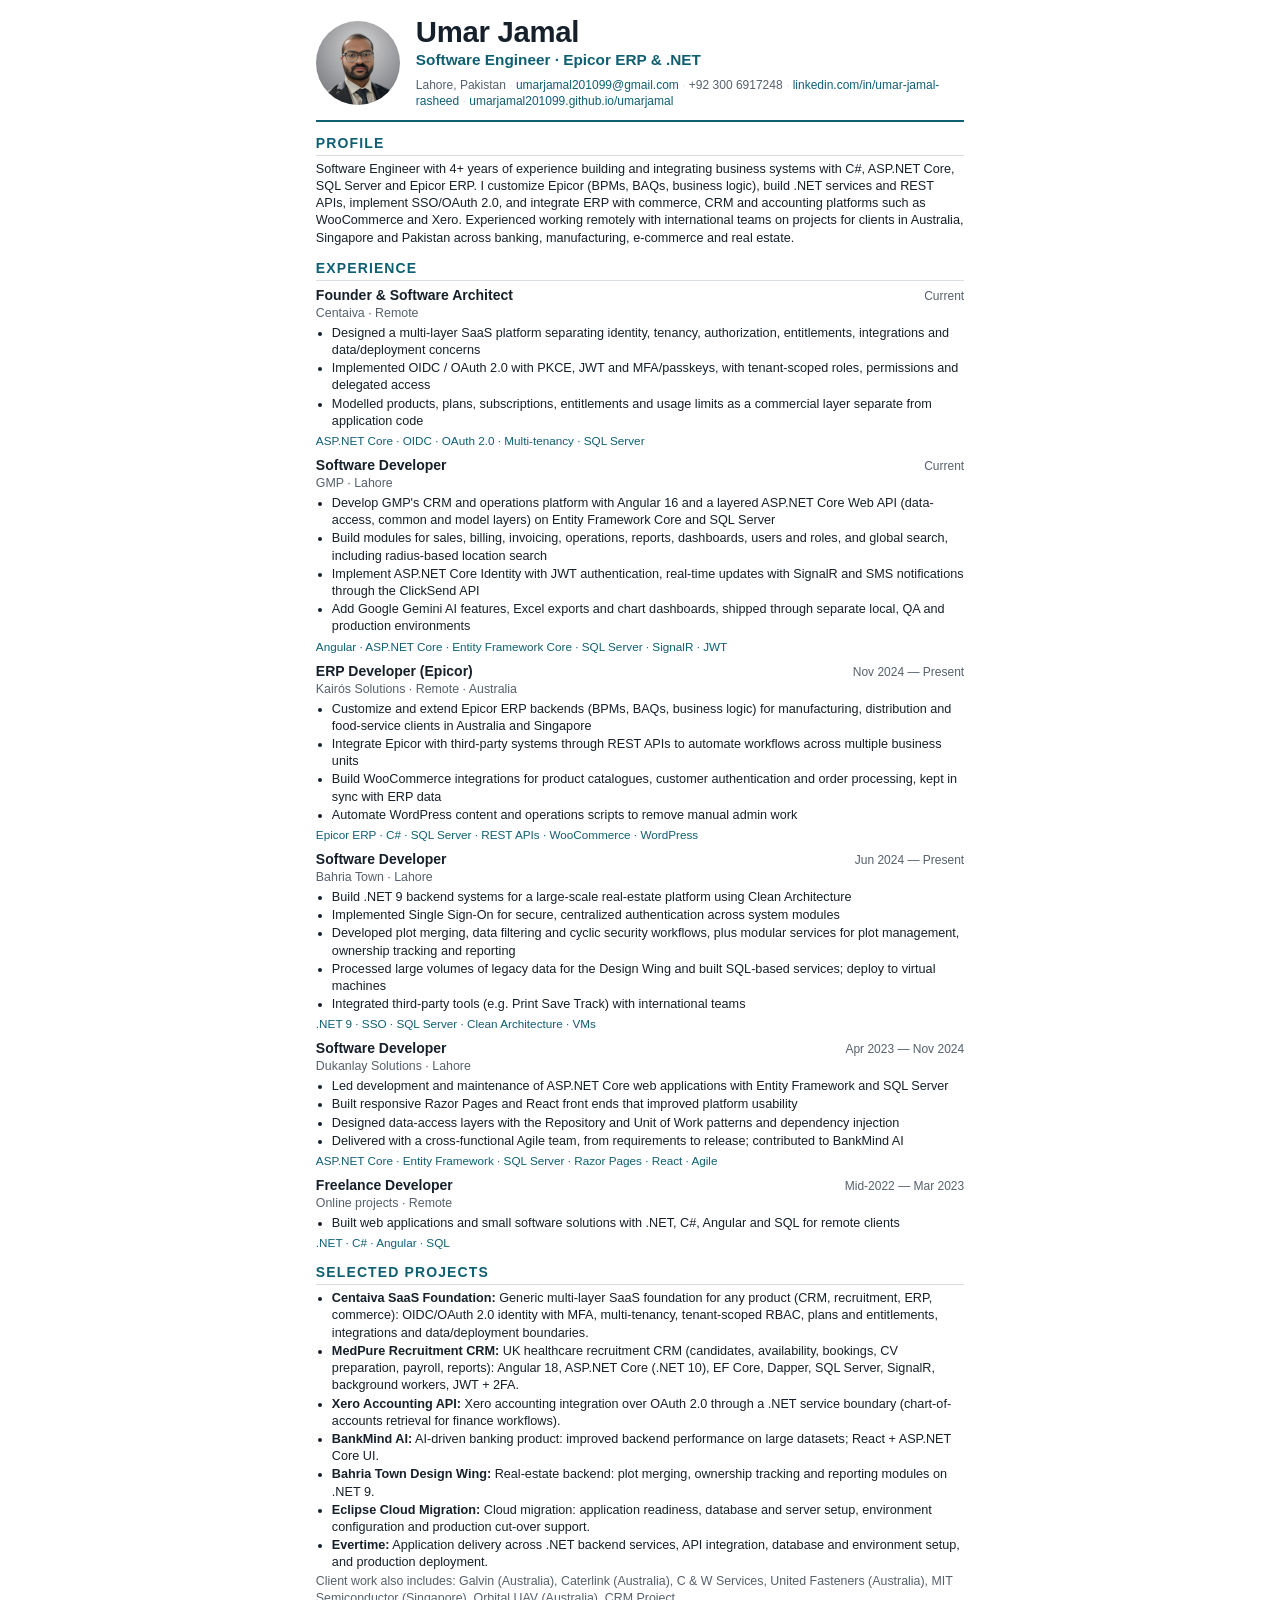
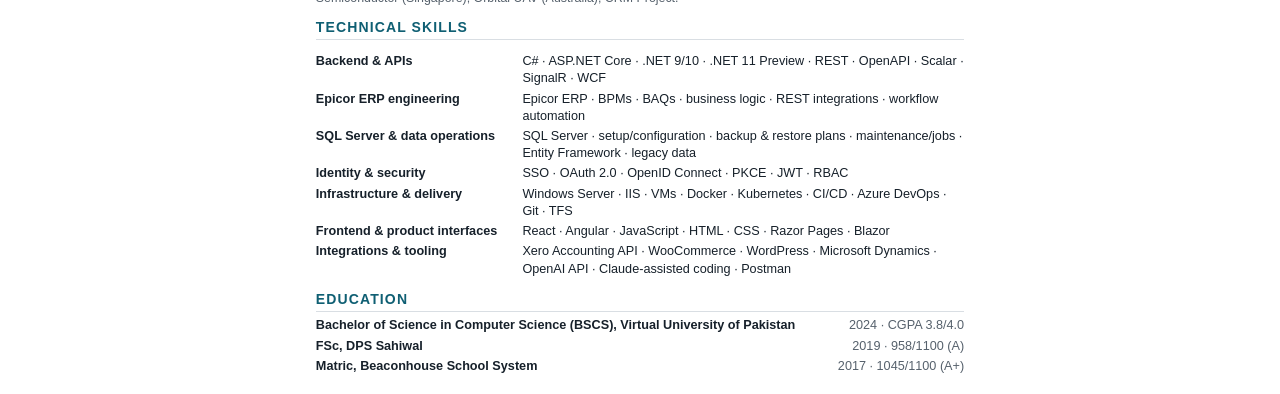
==== commit e8930eb1: "Sync portfolio from JobAppAutomation profile.json" ====
--- a/cv.html
+++ b/cv.html
@@ -39,8 +39,9 @@
 </style>
 </head>
 <body>
+<main>
 <header>
-  <img src="[data-uri]" alt="Portrait of Umar Jamal"/>
+  <img src="[data-uri]" alt="Portrait of Umar Jamal"/>
   <div>
     <h1>Umar Jamal</h1>
     <p class="title">Software Engineer · Epicor ERP &amp; .NET</p>
@@ -86,5 +87,6 @@
 <p class="edu"><strong>Bachelor of Science in Computer Science (BSCS), Virtual University of Pakistan</strong><span>2024 · CGPA 3.8/4.0</span></p>
 <p class="edu"><strong>FSc, DPS Sahiwal</strong><span>2019 · 958/1100 (A)</span></p>
 <p class="edu"><strong>Matric, Beaconhouse School System</strong><span>2017 · 1045/1100 (A+)</span></p>
+</main>
 </body>
 </html>
